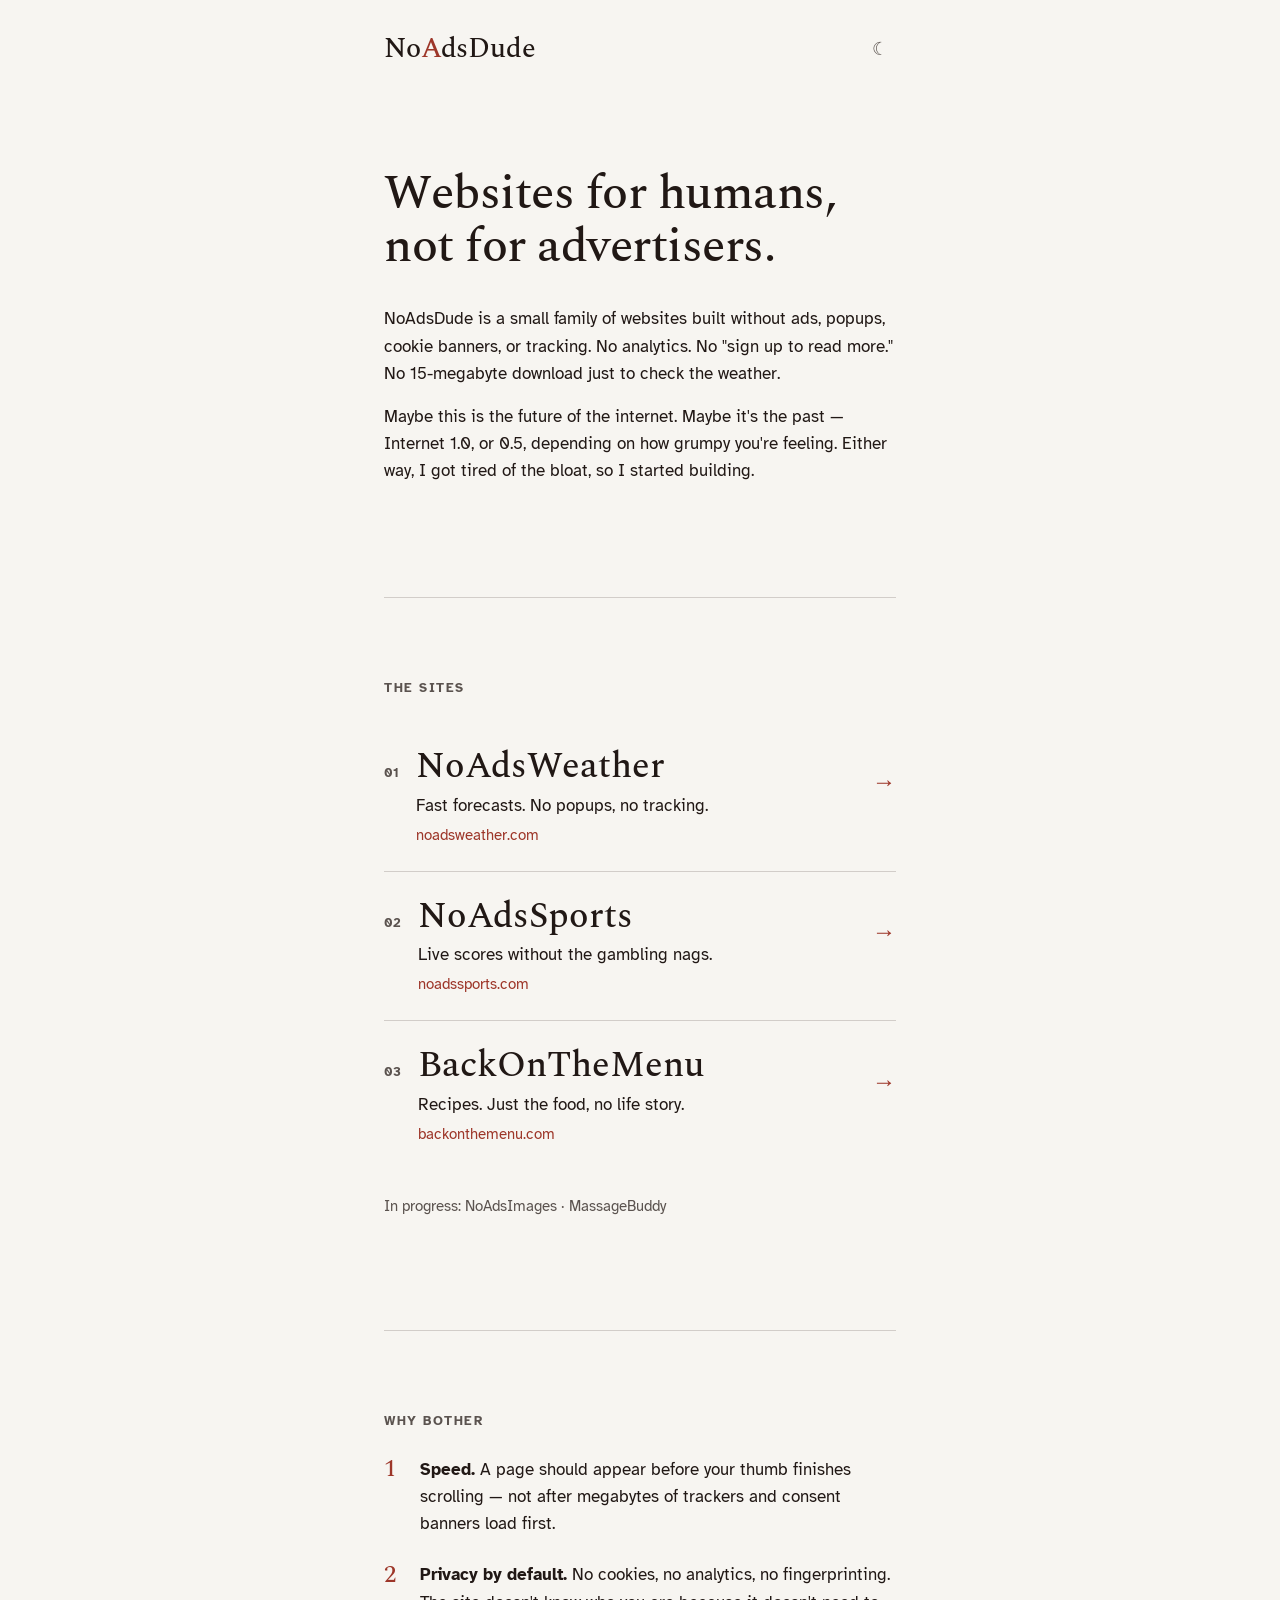
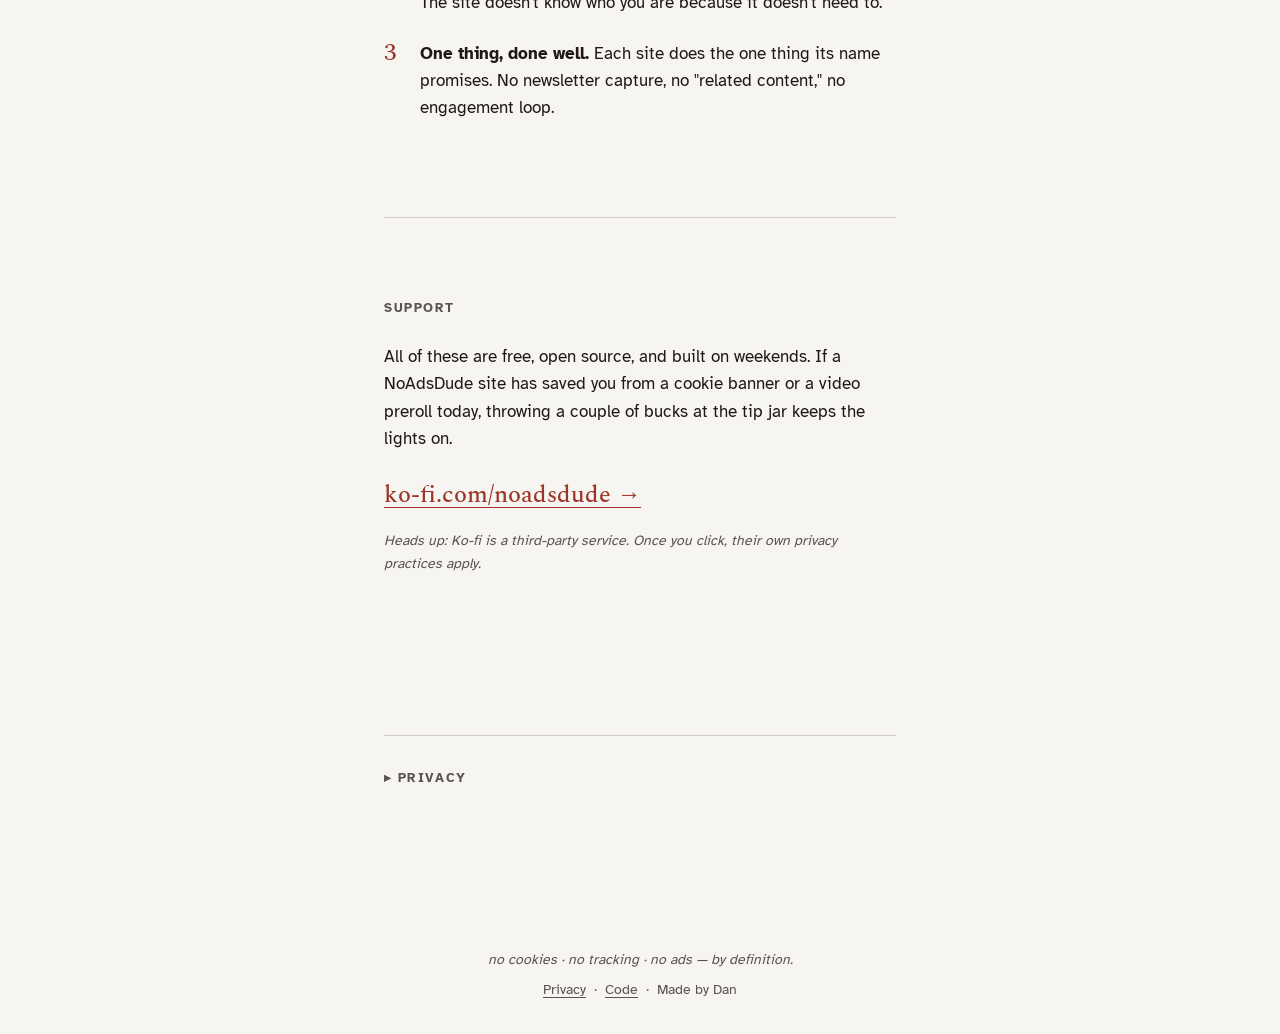
==== index.html @ 96832e67 "first commit" ====
<!doctype html>
<html lang="en">
<head>
  <meta charset="utf-8">
  <meta name="viewport" content="width=device-width, initial-scale=1, viewport-fit=cover">
  <meta name="color-scheme" content="light dark">
  <meta name="theme-color" content="#f7f5f1" media="(prefers-color-scheme: light)">
  <meta name="theme-color" content="#1a1612" media="(prefers-color-scheme: dark)">

  <title>NoAdsDude — Websites for humans, not for advertisers.</title>
  <meta name="description" content="A small family of ad-free, tracker-free websites. NoAdsWeather, NoAdsSports, BackOnTheMenu and more — fast, private, no bloat.">
  <link rel="canonical" href="https://noadsdude.com/">

  <meta property="og:title" content="NoAdsDude">
  <meta property="og:description" content="Websites for humans, not for advertisers. Ad-free, tracker-free, fast.">
  <meta property="og:type" content="website">
  <meta property="og:url" content="https://noadsdude.com/">
  <meta property="og:image" content="https://noadsdude.com/img/og.png">
  <meta property="og:image:width" content="1200">
  <meta property="og:image:height" content="630">
  <meta name="twitter:card" content="summary_large_image">

  <link rel="icon" type="image/svg+xml" href="/favicon.svg">
  <link rel="icon" type="image/png" href="/favicon-512.png" sizes="512x512">
  <link rel="apple-touch-icon" href="/apple-touch-icon.png">

  <link rel="preload" href="/fonts/spectral-500-latin.woff2" as="font" type="font/woff2" crossorigin>

  <link rel="stylesheet" href="/style.css">

  <!-- Theme bootstrap: inline so it runs before first paint and prevents FOUC -->
  <script>
    (function () {
      try {
        var stored = localStorage.getItem('noadsdude:theme');
        var theme = (stored === 'light' || stored === 'dark')
          ? stored
          : (window.matchMedia('(prefers-color-scheme: dark)').matches ? 'dark' : 'light');
        document.documentElement.setAttribute('data-theme', theme);
      } catch (e) { /* localStorage unavailable: defer to CSS prefers-color-scheme */ }
    })();
  </script>

  <noscript>
    <style>
      /* If JS is off, hide the theme toggle (it would do nothing) */
      #theme-toggle { display: none !important; }
    </style>
  </noscript>
</head>
<body>
  <header class="site-header">
    <a class="wordmark" href="/" aria-label="NoAdsDude home">
      No<span class="mark">A</span>dsDude
    </a>
    <button id="theme-toggle" type="button"
            aria-label="Switch to dark theme"
            aria-pressed="false">
      <span aria-hidden="true" data-icon-light>☼</span>
      <span aria-hidden="true" data-icon-dark>☾</span>
    </button>
  </header>

  <main>
    <section class="manifesto" aria-labelledby="manifesto-heading">
      <h1 id="manifesto-heading" data-i18n="headline">
        Websites for humans, not for advertisers.
      </h1>
      <p data-i18n="bodyP1">
        NoAdsDude is a small family of websites built without ads, popups, cookie banners, or tracking. No analytics. No "sign up to read more." No 15-megabyte download just to check the weather.
      </p>
      <p data-i18n="bodyP2">
        Maybe this is the future of the internet. Maybe it's the past — Internet 1.0, or 0.5, depending on how grumpy you're feeling. Either way, I got tired of the bloat, so I started building.
      </p>
    </section>

    <section class="sites" aria-labelledby="sites-heading">
      <h2 id="sites-heading" class="section-label" data-i18n="sitesLabel">The sites</h2>
      <ol class="site-list">
        <li>
          <a class="site-link" href="https://noadsweather.com" target="_blank" rel="noopener noreferrer">
            <span class="site-name">NoAdsWeather</span>
            <span class="site-desc" data-i18n="siteWeatherDesc">Fast forecasts. No popups, no tracking.</span>
            <span class="site-url" aria-hidden="true">noadsweather.com</span>
            <span class="site-arrow" aria-hidden="true">→</span>
          </a>
        </li>
        <li>
          <a class="site-link" href="https://noadssports.com" target="_blank" rel="noopener noreferrer">
            <span class="site-name">NoAdsSports</span>
            <span class="site-desc" data-i18n="siteSportsDesc">Live scores without the gambling nags.</span>
            <span class="site-url" aria-hidden="true">noadssports.com</span>
            <span class="site-arrow" aria-hidden="true">→</span>
          </a>
        </li>
        <li>
          <a class="site-link" href="https://backonthemenu.com" target="_blank" rel="noopener noreferrer">
            <span class="site-name">BackOnTheMenu</span>
            <span class="site-desc" data-i18n="siteMenuDesc">Recipes. Just the food, no life story.</span>
            <span class="site-url" aria-hidden="true">backonthemenu.com</span>
            <span class="site-arrow" aria-hidden="true">→</span>
          </a>
        </li>
      </ol>
      <p class="in-progress" data-i18n="inProgress">
        In progress: NoAdsImages · MassageBuddy
      </p>
    </section>

    <section class="why" aria-labelledby="why-heading">
      <h2 id="why-heading" class="section-label" data-i18n="whyLabel">Why bother</h2>
      <ol class="why-list">
        <li>
          <strong data-i18n="whySpeedTitle">Speed.</strong>
          <span data-i18n="whySpeedBody">A page should appear before your thumb finishes scrolling — not after megabytes of trackers and consent banners load first.</span>
        </li>
        <li>
          <strong data-i18n="whyPrivacyTitle">Privacy by default.</strong>
          <span data-i18n="whyPrivacyBody">No cookies, no analytics, no fingerprinting. The site doesn't know who you are because it doesn't need to.</span>
        </li>
        <li>
          <strong data-i18n="whyOneTitle">One thing, done well.</strong>
          <span data-i18n="whyOneBody">Each site does the one thing its name promises. No newsletter capture, no "related content," no engagement loop.</span>
        </li>
      </ol>
    </section>

    <section class="support" aria-labelledby="support-heading">
      <h2 id="support-heading" class="section-label" data-i18n="supportLabel">Support</h2>
      <p data-i18n="supportBody">
        All of these are free, open source, and built on weekends. If a NoAdsDude site has saved you from a cookie banner or a video preroll today, throwing a couple of bucks at the tip jar keeps the lights on.
      </p>
      <p class="support-cta">
        <a href="https://ko-fi.com/noadsdude" target="_blank" rel="noopener noreferrer">ko-fi.com/noadsdude <span aria-hidden="true">→</span></a>
      </p>
      <p class="caption" data-i18n="kofiPrivacyNote">
        Heads up: Ko-fi is a third-party service. Once you click, their own privacy practices apply.
      </p>
    </section>

    <details id="privacy" class="privacy-panel">
      <summary data-i18n="privacyHeading">Privacy</summary>
      <p data-i18n="privacyP1">
        This page makes zero third-party requests. No analytics, no cookies, no fingerprinting, no remote fonts, no embedded widgets. Fonts and stylesheets are served from noadsdude.com.
      </p>
      <p data-i18n="privacyP2">
        The only data stored locally is your theme preference, kept in your browser's localStorage (not a cookie).
      </p>
      <p data-i18n="privacyP3">
        Outbound links to sibling sites (noadsweather.com, noadssports.com, backonthemenu.com) and to Ko-fi take you off this site; their own privacy practices apply once you click.
      </p>
      <p>
        <a href="/privacy.html" data-i18n="privacyStandalone">Read this on its own page →</a>
      </p>
    </details>
  </main>

  <footer class="site-footer">
    <p class="stance" data-i18n="footerStance">no cookies&nbsp;·&nbsp;no tracking&nbsp;·&nbsp;no ads — by definition.</p>
    <p class="footer-meta">
      <a href="#privacy" data-i18n="privacyLink">Privacy</a>
      <span aria-hidden="true">&nbsp;·&nbsp;</span>
      <a href="https://github.com/Dan512/noadsweather" target="_blank" rel="noopener noreferrer" data-i18n="codeLink">Code</a>
      <span aria-hidden="true">&nbsp;·&nbsp;</span>
      <span data-i18n="madeBy">Made by Dan</span>
    </p>
  </footer>

  <script src="/i18n.js" defer></script>
  <script src="/theme.js" defer></script>
</body>
</html>
---- style.css ----
/* ============================================================
   NoAdsDude landing page styles
   See ../.impeccable.md and docs/plans/...-design.md for context.
   ============================================================ */

@font-face {
  font-family: 'Spectral';
  font-style: normal;
  font-weight: 500;
  font-display: swap;
  src: url('/fonts/spectral-500-latin.woff2') format('woff2');
}

@font-face {
  font-family: 'Atkinson Hyperlegible';
  font-style: normal;
  font-weight: 400;
  font-display: swap;
  src: url('/fonts/atkinson-hyperlegible-400-latin.woff2') format('woff2');
}

@font-face {
  font-family: 'Atkinson Hyperlegible';
  font-style: normal;
  font-weight: 700;
  font-display: swap;
  src: url('/fonts/atkinson-hyperlegible-700-latin.woff2') format('woff2');
}

:root {
  /* Type families */
  --font-display: 'Spectral', Georgia, 'Times New Roman', serif;
  --font-body: 'Atkinson Hyperlegible', -apple-system, BlinkMacSystemFont, 'Segoe UI', 'Helvetica Neue', Arial, sans-serif;

  /* Spacing (4pt scale) */
  --space-1: 0.25rem;
  --space-2: 0.5rem;
  --space-3: 0.75rem;
  --space-4: 1rem;
  --space-6: 1.5rem;
  --space-8: 2rem;
  --space-12: 3rem;
  --space-16: 4rem;
  --space-24: 6rem;

  /* Layout */
  --content-max: 36rem;
  --gutter: clamp(1rem, 5vw, 2rem);

  /* Colors (light theme defaults — overridden in :root[data-theme="dark"] and @media dark) */
  --paper:  oklch(0.97 0.005 80);
  --ink:    oklch(0.22 0.015 40);
  --rule:   oklch(0.85 0.008 60);
  --muted:  oklch(0.45 0.012 50);
  --accent: oklch(0.48 0.14 30);

  color-scheme: light dark;
}

/* Dark theme — applies when JS has set data-theme, OR when system says dark and no override */
:root[data-theme="dark"] {
  --paper:  oklch(0.16 0.012 40);
  --ink:    oklch(0.92 0.008 80);
  --rule:   oklch(0.30 0.012 50);
  --muted:  oklch(0.65 0.012 60);
  --accent: oklch(0.68 0.13 35);
}

/* CSS-only fallback for users with JS disabled: respect prefers-color-scheme */
@media (prefers-color-scheme: dark) {
  :root:not([data-theme="light"]):not([data-theme="dark"]) {
    --paper:  oklch(0.16 0.012 40);
    --ink:    oklch(0.92 0.008 80);
    --rule:   oklch(0.30 0.012 50);
    --muted:  oklch(0.65 0.012 60);
    --accent: oklch(0.68 0.13 35);
  }
}

*, *::before, *::after { box-sizing: border-box; }

html {
  -webkit-text-size-adjust: 100%;
  text-rendering: optimizeLegibility;
}

body {
  margin: 0;
  background-color: var(--paper);
  color: var(--ink);
  font-family: var(--font-body);
  font-size: 1.0625rem;       /* 17px */
  line-height: 1.6;
  font-feature-settings: 'kern' 1, 'liga' 1, 'calt' 1;
  min-height: 100dvh;
}

/* Light text in dark theme needs slightly more leading */
:root[data-theme="dark"] body { line-height: 1.65; }

img, svg { max-width: 100%; height: auto; display: block; }

a { color: var(--accent); text-decoration-thickness: 1px; text-underline-offset: 0.2em; }
a:focus-visible {
  outline: 2px solid var(--accent);
  outline-offset: 2px;
}

button {
  font: inherit;
  color: inherit;
  background: none;
  border: 0;
  cursor: pointer;
  padding: 0;
}
button:focus-visible {
  outline: 2px solid var(--accent);
  outline-offset: 2px;
}

/* Display typography */
h1, h2 {
  font-family: var(--font-display);
  font-weight: 500;
  margin: 0;
}
h1 { font-size: clamp(2.25rem, 1rem + 4.5vw, 4.5rem); line-height: 1.05; letter-spacing: -0.01em; }

/* Section labels (small caps via letter-spacing + uppercase — Spectral's smcp is optional polish) */
.section-label {
  font-family: var(--font-body);
  font-weight: 700;
  font-size: 0.8125rem;
  letter-spacing: 0.12em;
  text-transform: uppercase;
  color: var(--muted);
  margin: 0 0 var(--space-6);
}

/* Body paragraphs cap at ~65ch */
p { max-width: 62ch; margin: 0 0 var(--space-4); }

/* Vertical-flow layout. Centered column with side gutters. */
main, .site-header, .site-footer {
  max-width: var(--content-max);
  margin-inline: auto;
  padding-inline: var(--gutter);
}

main { display: flex; flex-direction: column; gap: var(--space-16); padding-block: var(--space-16) var(--space-24); }
@media (min-width: 720px) {
  main { gap: var(--space-24); padding-block: var(--space-24) var(--space-24); }
}

main > section { padding-top: var(--space-12); border-top: 1px solid var(--rule); }
main > section:first-child { padding-top: 0; border-top: 0; }   /* manifesto */

.site-header {
  display: flex;
  justify-content: space-between;
  align-items: center;
  padding-block: var(--space-4) 0;
  padding-top: clamp(var(--space-4), 3vh, var(--space-8));
}

.wordmark {
  font-family: var(--font-display);
  font-weight: 500;
  font-size: clamp(1.5rem, 1rem + 1vw, 1.75rem);
  letter-spacing: -0.005em;
  color: var(--ink);
  text-decoration: none;
}
.wordmark .mark { color: var(--accent); }

#theme-toggle {
  font-size: 1.125rem;
  width: 2rem; height: 2rem;
  border-radius: 50%;
  display: inline-flex;
  align-items: center;
  justify-content: center;
  color: var(--muted);
}
#theme-toggle:hover, #theme-toggle:focus-visible { color: var(--ink); }

/* Icon visibility per theme. Set in JS by toggling data-theme on <html>. */
#theme-toggle [data-icon-light] { display: none; }
#theme-toggle [data-icon-dark]  { display: inline; }
:root[data-theme="dark"] #theme-toggle [data-icon-light] { display: inline; }
:root[data-theme="dark"] #theme-toggle [data-icon-dark]  { display: none; }
/* CSS-only fallback when no data-theme set */
@media (prefers-color-scheme: dark) {
  :root:not([data-theme="light"]):not([data-theme="dark"]) #theme-toggle [data-icon-light] { display: inline; }
  :root:not([data-theme="light"]):not([data-theme="dark"]) #theme-toggle [data-icon-dark]  { display: none; }
}

.manifesto h1 { margin-bottom: var(--space-8); }
.manifesto p + p { margin-top: var(--space-4); }

.site-list {
  list-style: none;
  padding: 0;
  margin: 0;
  counter-reset: site;
  display: flex;
  flex-direction: column;
}

.site-list > li {
  counter-increment: site;
  border-bottom: 1px solid var(--rule);
}
.site-list > li:last-child { border-bottom: 0; }

.site-link {
  display: grid;
  grid-template-columns: auto 1fr auto;
  grid-template-areas:
    "num name arrow"
    ".   desc arrow"
    ".   url  .";
  column-gap: var(--space-4);
  row-gap: var(--space-1);
  align-items: baseline;
  padding-block: var(--space-6);
  color: var(--ink);
  text-decoration: none;
}

.site-link::before {
  content: counter(site, decimal-leading-zero);
  grid-area: num;
  font-family: var(--font-body);
  font-weight: 700;
  font-size: 0.8125rem;
  letter-spacing: 0.08em;
  color: var(--muted);
  padding-top: 0.4em;     /* baseline-align with the site name's cap-height */
}

.site-link .site-name {
  grid-area: name;
  font-family: var(--font-display);
  font-weight: 500;
  font-size: clamp(1.5rem, 1rem + 2vw, 2.25rem);
  line-height: 1.15;
}
.site-link .site-desc { grid-area: desc; color: var(--ink); }
.site-link .site-url  { grid-area: url;  color: var(--accent); font-size: 0.9375rem; }
.site-link .site-arrow {
  grid-area: arrow;
  align-self: center;
  color: var(--accent);
  font-size: 1.5rem;
  transition: transform 200ms cubic-bezier(0.22, 1, 0.36, 1);
}
.site-link:hover .site-arrow,
.site-link:focus-visible .site-arrow { transform: translateX(4px); }

.site-link:hover .site-name,
.site-link:focus-visible .site-name {
  text-decoration: underline;
  text-decoration-color: var(--accent);
  text-decoration-thickness: 1px;
  text-underline-offset: 0.18em;
}

.in-progress {
  margin-top: var(--space-6);
  font-size: 0.9375rem;
  color: var(--muted);
}

.why-list {
  list-style: none;
  padding: 0;
  margin: 0;
  display: flex;
  flex-direction: column;
  gap: var(--space-6);
  counter-reset: why;
}
.why-list > li {
  counter-increment: why;
  padding-left: 2.25rem;
  position: relative;
  max-width: 62ch;
}
.why-list > li::before {
  content: counter(why);
  position: absolute;
  left: 0;
  top: 0.05em;
  font-family: var(--font-display);
  font-weight: 500;
  font-size: 1.5rem;
  color: var(--accent);
  line-height: 1;
}
.why-list strong { font-weight: 700; }
.why-list strong + span::before { content: ' '; }

.support p { max-width: 62ch; }
.support-cta {
  margin-top: var(--space-6);
  font-family: var(--font-display);
  font-size: clamp(1.25rem, 1rem + 1vw, 1.5rem);
}
.support-cta a { color: var(--accent); text-decoration-thickness: 1px; text-underline-offset: 0.2em; }
.caption {
  margin-top: var(--space-4);
  font-size: 0.875rem;
  font-style: italic;
  color: var(--muted);
}

.privacy-panel {
  margin-top: var(--space-12);
  border-top: 1px solid var(--rule);
  padding-top: var(--space-8);
  font-size: 0.9375rem;
  color: var(--muted);
}
.privacy-panel summary {
  font-family: var(--font-body);
  font-weight: 700;
  font-size: 0.8125rem;
  letter-spacing: 0.12em;
  text-transform: uppercase;
  color: var(--muted);
  cursor: pointer;
  list-style: none;
  margin-bottom: var(--space-4);
}
.privacy-panel summary::-webkit-details-marker { display: none; }
.privacy-panel summary::before {
  content: '▸ ';
  display: inline-block;
  margin-right: 0.4em;
  transition: transform 200ms ease-out;
}
.privacy-panel[open] summary::before { transform: rotate(90deg); }
.privacy-panel p { max-width: 62ch; }

.site-footer {
  padding-block: var(--space-12) var(--space-8);
  text-align: center;
  color: var(--muted);
  font-size: 0.875rem;
}
.site-footer .stance { font-style: italic; margin: 0 auto var(--space-2); max-width: none; }
.site-footer .footer-meta { margin: 0; max-width: none; }
.site-footer a { color: var(--muted); text-decoration: underline; text-decoration-thickness: 1px; text-underline-offset: 0.18em; }
.site-footer a:hover, .site-footer a:focus-visible { color: var(--accent); }

/* Headline reveal: starts hidden and slid 10px down; .ready on <html> reveals it */
.manifesto h1 {
  opacity: 0;
  transform: translateY(10px);
  transition:
    opacity 500ms cubic-bezier(0.22, 1, 0.36, 1),
    transform 500ms cubic-bezier(0.22, 1, 0.36, 1);
}
.ready .manifesto h1 {
  opacity: 1;
  transform: translateY(0);
}

/* Reduced motion: never animate, always show. */
@media (prefers-reduced-motion: reduce) {
  .manifesto h1 {
    opacity: 1;
    transform: none;
    transition: none;
  }
  .site-link .site-arrow { transition: none; }
  .privacy-panel summary::before { transition: none; }
}

/* Privacy / 404 standalone pages */
main > section > h2.section-label { margin-top: var(--space-8); }
main > section > h1 {
  font-family: var(--font-display);
  font-weight: 500;
  font-size: clamp(2rem, 1rem + 3vw, 3rem);
  line-height: 1.1;
  margin: 0 0 var(--space-6);
}
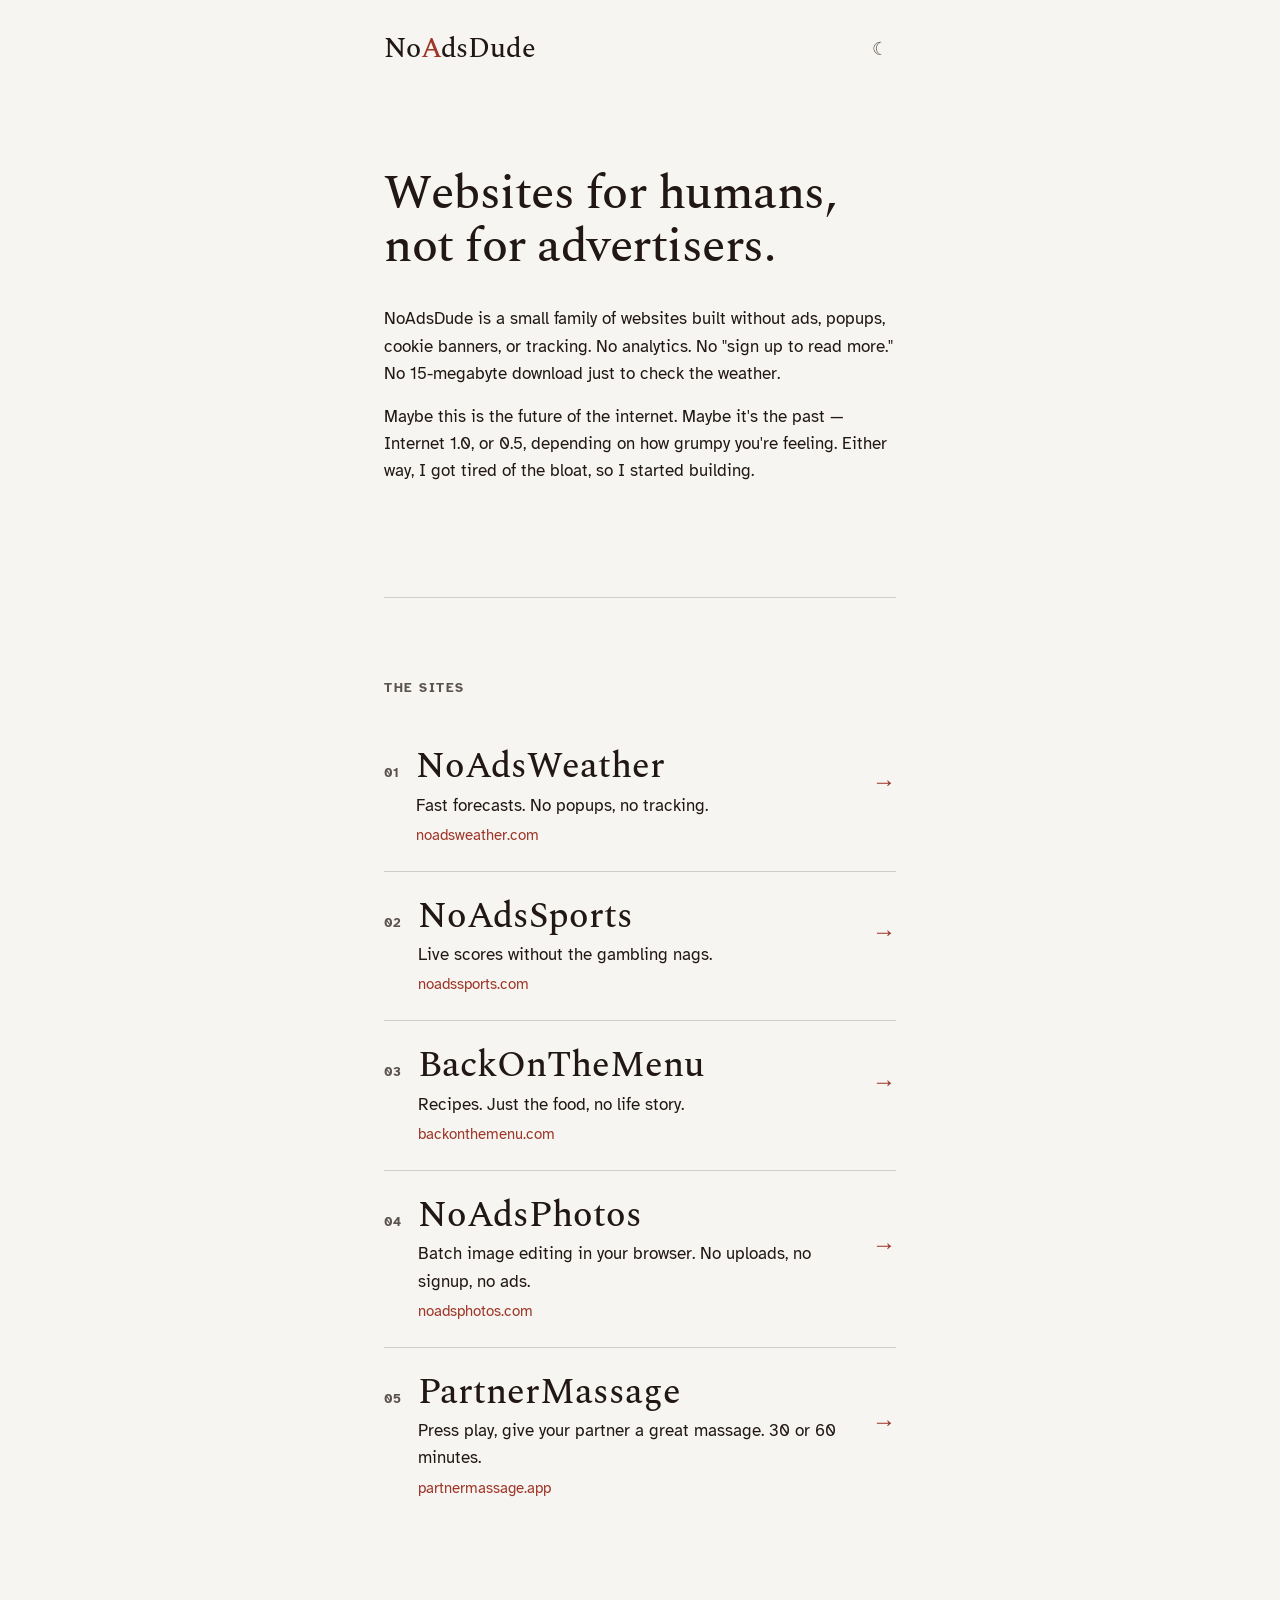
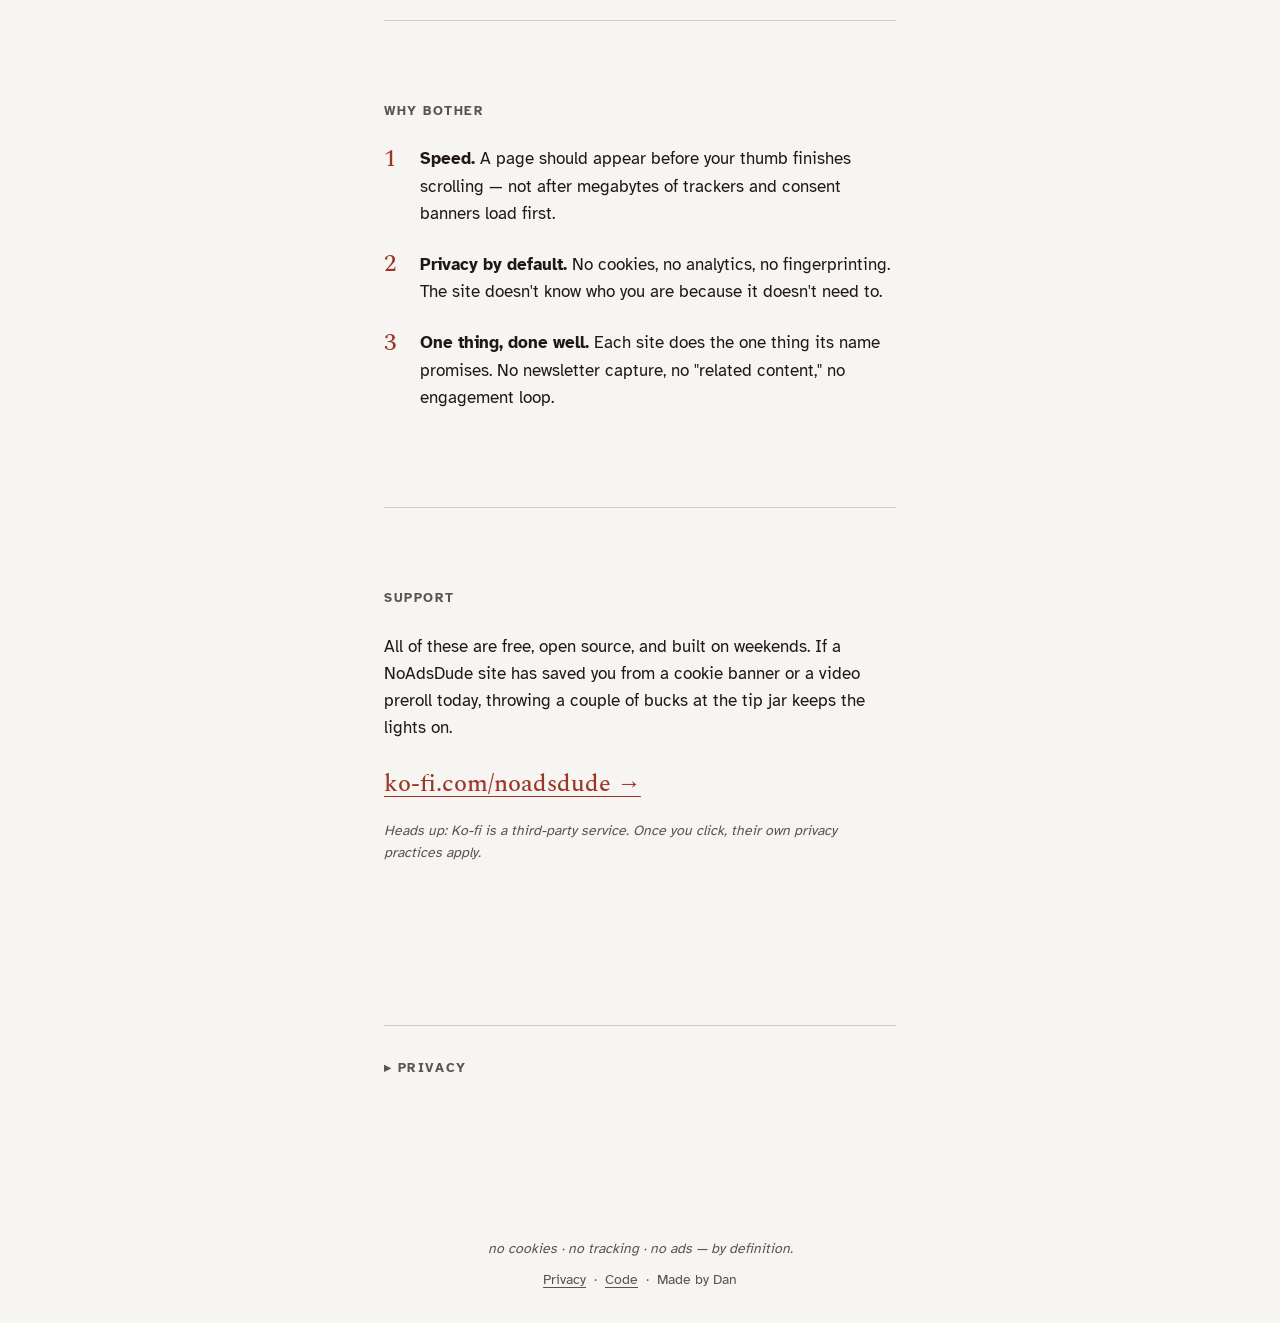
==== commit 57c36b5f: "add 2 new sites" ====
--- a/index.html
+++ b/index.html
@@ -8,7 +8,7 @@
   <meta name="theme-color" content="#1a1612" media="(prefers-color-scheme: dark)">
 
   <title>NoAdsDude — Websites for humans, not for advertisers.</title>
-  <meta name="description" content="A small family of ad-free, tracker-free websites. NoAdsWeather, NoAdsSports, BackOnTheMenu and more — fast, private, no bloat.">
+  <meta name="description" content="A small family of ad-free, tracker-free sites and apps — weather, sports, recipes, photo editing, partner massage. Fast, private, no bloat.">
   <link rel="canonical" href="https://noadsdude.com/">
 
   <meta property="og:title" content="NoAdsDude">
@@ -101,10 +101,23 @@
             <span class="site-arrow" aria-hidden="true">→</span>
           </a>
         </li>
+        <li>
+          <a class="site-link" href="https://noadsphotos.com" target="_blank" rel="noopener noreferrer">
+            <span class="site-name">NoAdsPhotos</span>
+            <span class="site-desc" data-i18n="sitePhotosDesc">Batch image editing in your browser. No uploads, no signup, no ads.</span>
+            <span class="site-url" aria-hidden="true">noadsphotos.com</span>
+            <span class="site-arrow" aria-hidden="true">→</span>
+          </a>
+        </li>
+        <li>
+          <a class="site-link" href="https://partnermassage.app" target="_blank" rel="noopener noreferrer">
+            <span class="site-name">PartnerMassage</span>
+            <span class="site-desc" data-i18n="siteMassageDesc">Press play, give your partner a great massage. 30 or 60 minutes.</span>
+            <span class="site-url" aria-hidden="true">partnermassage.app</span>
+            <span class="site-arrow" aria-hidden="true">→</span>
+          </a>
+        </li>
       </ol>
-      <p class="in-progress" data-i18n="inProgress">
-        In progress: NoAdsImages · MassageBuddy
-      </p>
     </section>
 
     <section class="why" aria-labelledby="why-heading">
@@ -147,7 +160,7 @@
         The only data stored locally is your theme preference, kept in your browser's localStorage (not a cookie).
       </p>
       <p data-i18n="privacyP3">
-        Outbound links to sibling sites (noadsweather.com, noadssports.com, backonthemenu.com) and to Ko-fi take you off this site; their own privacy practices apply once you click.
+        Outbound links to sibling sites (noadsweather.com, noadssports.com, backonthemenu.com, noadsphotos.com, partnermassage.app) and to Ko-fi take you off this site; their own privacy practices apply once you click.
       </p>
       <p>
         <a href="/privacy.html" data-i18n="privacyStandalone">Read this on its own page →</a>
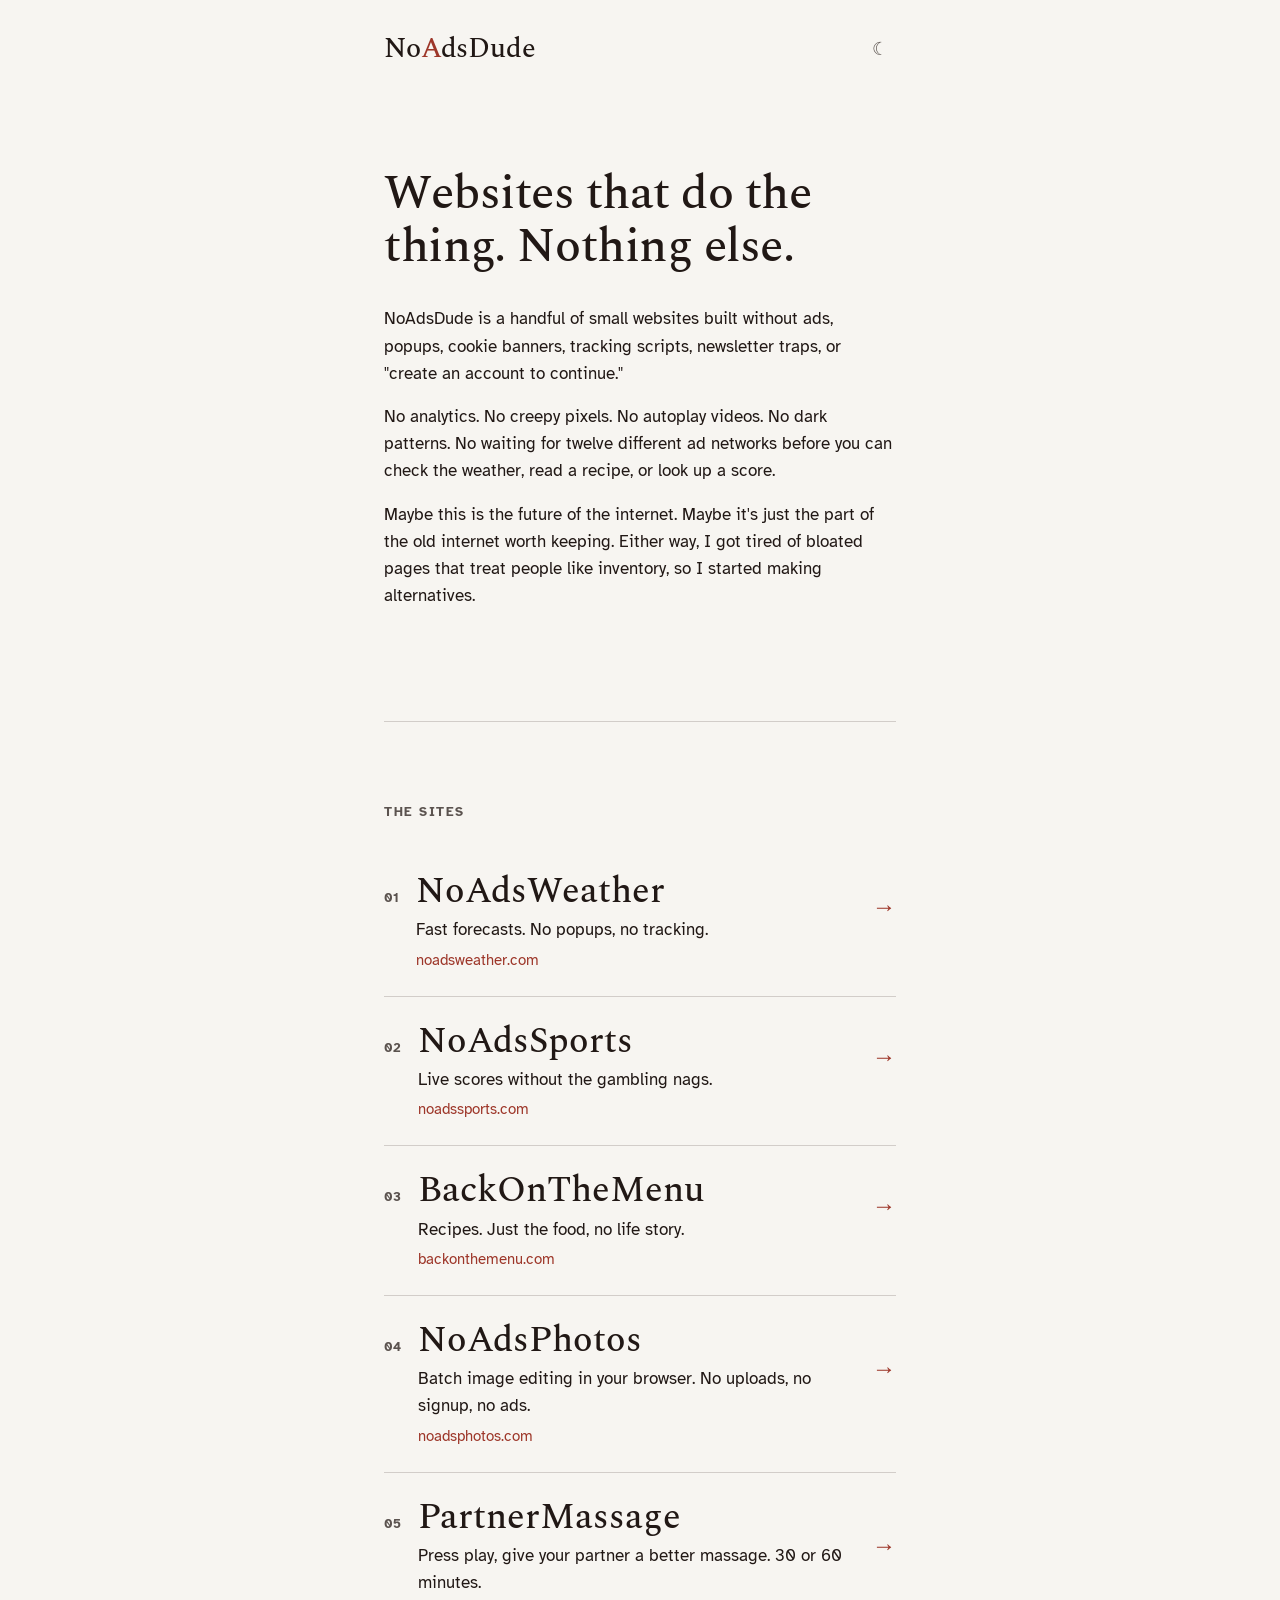
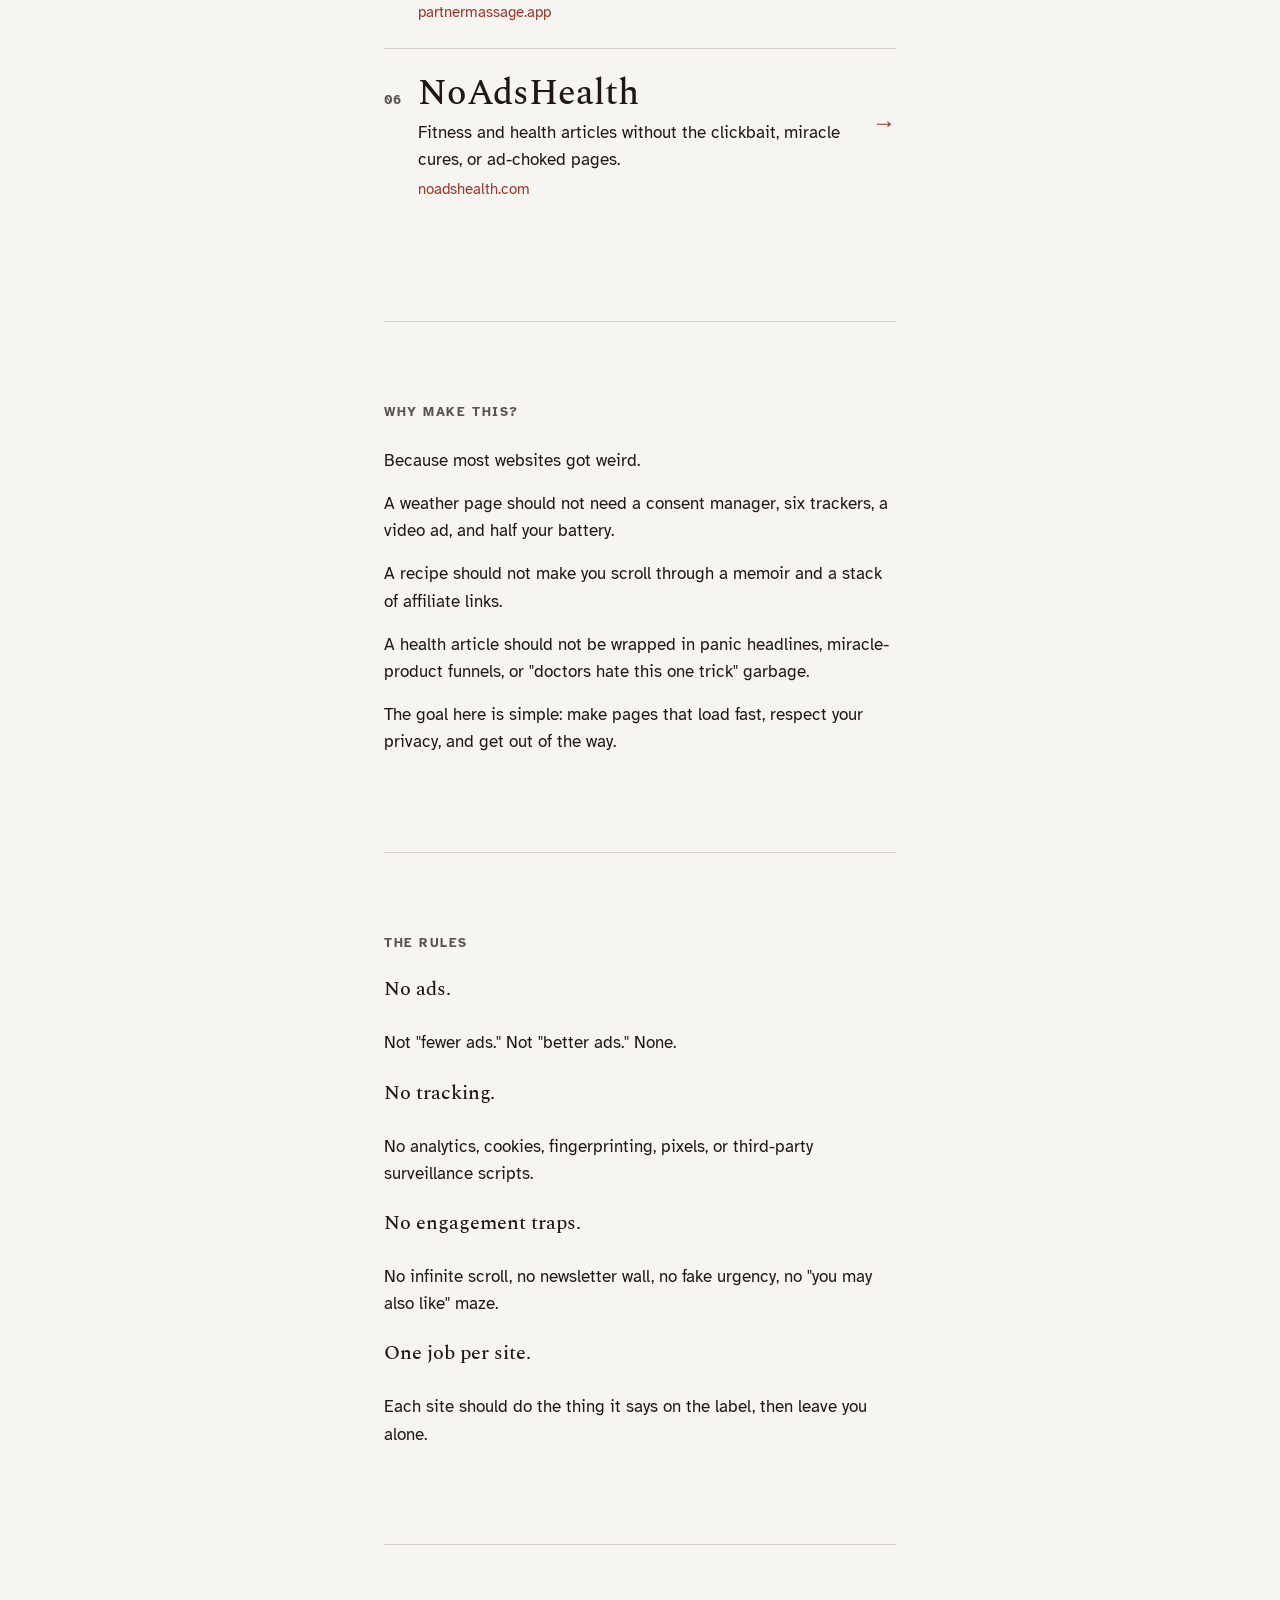
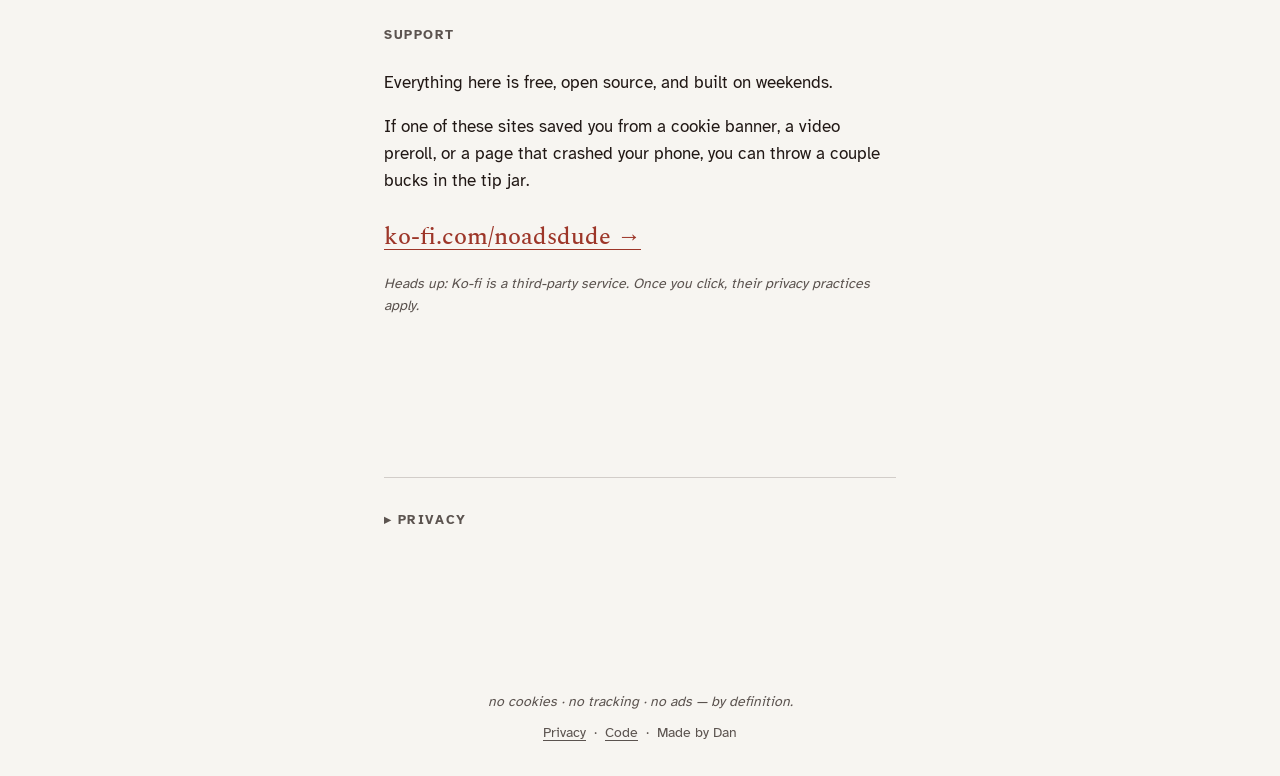
==== commit af1dc055: "update page and favicons" ====
--- a/index.html
+++ b/index.html
@@ -7,12 +7,12 @@
   <meta name="theme-color" content="#f7f5f1" media="(prefers-color-scheme: light)">
   <meta name="theme-color" content="#1a1612" media="(prefers-color-scheme: dark)">
 
-  <title>NoAdsDude — Websites for humans, not for advertisers.</title>
-  <meta name="description" content="A small family of ad-free, tracker-free sites and apps — weather, sports, recipes, photo editing, partner massage. Fast, private, no bloat.">
+  <title>NoAdsDude: Simple websites with no ads or tracking</title>
+  <meta name="description" content="Simple, useful websites without ads, tracking, popups, cookie banners, or engagement traps. NoAdsDude is the web with less junk.">
   <link rel="canonical" href="https://noadsdude.com/">
 
   <meta property="og:title" content="NoAdsDude">
-  <meta property="og:description" content="Websites for humans, not for advertisers. Ad-free, tracker-free, fast.">
+  <meta property="og:description" content="Websites that do the thing. Nothing else. Ad-free, tracker-free, no bloat.">
   <meta property="og:type" content="website">
   <meta property="og:url" content="https://noadsdude.com/">
   <meta property="og:image" content="https://noadsdude.com/img/og.png">
@@ -20,8 +20,12 @@
   <meta property="og:image:height" content="630">
   <meta name="twitter:card" content="summary_large_image">
 
-  <link rel="icon" type="image/svg+xml" href="/favicon.svg">
-  <link rel="icon" type="image/png" href="/favicon-512.png" sizes="512x512">
+  <!-- Favicon: light/dark PNG variants (browser tab); ICO for legacy fallback; PNG for iOS home screen -->
+  <link rel="icon" type="image/png" sizes="96x96" href="/favicon-light-96x96.png" media="(prefers-color-scheme: light)">
+  <link rel="icon" type="image/png" sizes="96x96" href="/favicon-dark-96x96.png" media="(prefers-color-scheme: dark)">
+  <link rel="icon" type="image/png" sizes="512x512" href="/favicon-light-512.png" media="(prefers-color-scheme: light)">
+  <link rel="icon" type="image/png" sizes="512x512" href="/favicon-dark-512.png" media="(prefers-color-scheme: dark)">
+  <link rel="shortcut icon" href="/favicon-light.ico">
   <link rel="apple-touch-icon" href="/apple-touch-icon.png">
 
   <link rel="preload" href="/fonts/spectral-500-latin.woff2" as="font" type="font/woff2" crossorigin>
@@ -64,13 +68,16 @@
   <main>
     <section class="manifesto" aria-labelledby="manifesto-heading">
       <h1 id="manifesto-heading" data-i18n="headline">
-        Websites for humans, not for advertisers.
+        Websites that do the thing. Nothing else.
       </h1>
       <p data-i18n="bodyP1">
-        NoAdsDude is a small family of websites built without ads, popups, cookie banners, or tracking. No analytics. No "sign up to read more." No 15-megabyte download just to check the weather.
+        NoAdsDude is a handful of small websites built without ads, popups, cookie banners, tracking scripts, newsletter traps, or "create an account to continue."
       </p>
       <p data-i18n="bodyP2">
-        Maybe this is the future of the internet. Maybe it's the past — Internet 1.0, or 0.5, depending on how grumpy you're feeling. Either way, I got tired of the bloat, so I started building.
+        No analytics. No creepy pixels. No autoplay videos. No dark patterns. No waiting for twelve different ad networks before you can check the weather, read a recipe, or look up a score.
+      </p>
+      <p data-i18n="bodyP3">
+        Maybe this is the future of the internet. Maybe it's just the part of the old internet worth keeping. Either way, I got tired of bloated pages that treat people like inventory, so I started making alternatives.
       </p>
     </section>
 
@@ -112,42 +119,58 @@
         <li>
           <a class="site-link" href="https://partnermassage.app" target="_blank" rel="noopener noreferrer">
             <span class="site-name">PartnerMassage</span>
-            <span class="site-desc" data-i18n="siteMassageDesc">Press play, give your partner a great massage. 30 or 60 minutes.</span>
+            <span class="site-desc" data-i18n="siteMassageDesc">Press play, give your partner a better massage. 30 or 60 minutes.</span>
             <span class="site-url" aria-hidden="true">partnermassage.app</span>
             <span class="site-arrow" aria-hidden="true">→</span>
           </a>
         </li>
+        <li>
+          <a class="site-link" href="https://noadshealth.com" target="_blank" rel="noopener noreferrer">
+            <span class="site-name">NoAdsHealth</span>
+            <span class="site-desc" data-i18n="siteHealthDesc">Fitness and health articles without the clickbait, miracle cures, or ad-choked pages.</span>
+            <span class="site-url" aria-hidden="true">noadshealth.com</span>
+            <span class="site-arrow" aria-hidden="true">→</span>
+          </a>
+        </li>
       </ol>
     </section>
 
     <section class="why" aria-labelledby="why-heading">
-      <h2 id="why-heading" class="section-label" data-i18n="whyLabel">Why bother</h2>
-      <ol class="why-list">
-        <li>
-          <strong data-i18n="whySpeedTitle">Speed.</strong>
-          <span data-i18n="whySpeedBody">A page should appear before your thumb finishes scrolling — not after megabytes of trackers and consent banners load first.</span>
-        </li>
-        <li>
-          <strong data-i18n="whyPrivacyTitle">Privacy by default.</strong>
-          <span data-i18n="whyPrivacyBody">No cookies, no analytics, no fingerprinting. The site doesn't know who you are because it doesn't need to.</span>
-        </li>
-        <li>
-          <strong data-i18n="whyOneTitle">One thing, done well.</strong>
-          <span data-i18n="whyOneBody">Each site does the one thing its name promises. No newsletter capture, no "related content," no engagement loop.</span>
-        </li>
-      </ol>
+      <h2 id="why-heading" class="section-label" data-i18n="whyLabel">Why make this?</h2>
+      <p data-i18n="whyIntro">Because most websites got weird.</p>
+      <p data-i18n="whyExample1">A weather page should not need a consent manager, six trackers, a video ad, and half your battery.</p>
+      <p data-i18n="whyExample2">A recipe should not make you scroll through a memoir and a stack of affiliate links.</p>
+      <p data-i18n="whyExample3">A health article should not be wrapped in panic headlines, miracle-product funnels, or "doctors hate this one trick" garbage.</p>
+      <p data-i18n="whyClosing">The goal here is simple: make pages that load fast, respect your privacy, and get out of the way.</p>
+    </section>
+
+    <section class="rules" aria-labelledby="rules-heading">
+      <h2 id="rules-heading" class="section-label" data-i18n="rulesLabel">The rules</h2>
+      <dl class="rules-list">
+        <dt data-i18n="ruleAdsTitle">No ads.</dt>
+        <dd data-i18n="ruleAdsBody">Not "fewer ads." Not "better ads." None.</dd>
+        <dt data-i18n="ruleTrackingTitle">No tracking.</dt>
+        <dd data-i18n="ruleTrackingBody">No analytics, cookies, fingerprinting, pixels, or third-party surveillance scripts.</dd>
+        <dt data-i18n="ruleTrapsTitle">No engagement traps.</dt>
+        <dd data-i18n="ruleTrapsBody">No infinite scroll, no newsletter wall, no fake urgency, no "you may also like" maze.</dd>
+        <dt data-i18n="ruleOneJobTitle">One job per site.</dt>
+        <dd data-i18n="ruleOneJobBody">Each site should do the thing it says on the label, then leave you alone.</dd>
+      </dl>
     </section>
 
     <section class="support" aria-labelledby="support-heading">
       <h2 id="support-heading" class="section-label" data-i18n="supportLabel">Support</h2>
-      <p data-i18n="supportBody">
-        All of these are free, open source, and built on weekends. If a NoAdsDude site has saved you from a cookie banner or a video preroll today, throwing a couple of bucks at the tip jar keeps the lights on.
+      <p data-i18n="supportP1">
+        Everything here is free, open source, and built on weekends.
+      </p>
+      <p data-i18n="supportP2">
+        If one of these sites saved you from a cookie banner, a video preroll, or a page that crashed your phone, you can throw a couple bucks in the tip jar.
       </p>
       <p class="support-cta">
         <a href="https://ko-fi.com/noadsdude" target="_blank" rel="noopener noreferrer">ko-fi.com/noadsdude <span aria-hidden="true">→</span></a>
       </p>
       <p class="caption" data-i18n="kofiPrivacyNote">
-        Heads up: Ko-fi is a third-party service. Once you click, their own privacy practices apply.
+        Heads up: Ko-fi is a third-party service. Once you click, their privacy practices apply.
       </p>
     </section>
 
@@ -157,10 +180,10 @@
         This page makes zero third-party requests. No analytics, no cookies, no fingerprinting, no remote fonts, no embedded widgets. Fonts and stylesheets are served from noadsdude.com.
       </p>
       <p data-i18n="privacyP2">
-        The only data stored locally is your theme preference, kept in your browser's localStorage (not a cookie).
+        The only thing stored locally is your theme preference, kept in your browser's localStorage. That is not a cookie.
       </p>
       <p data-i18n="privacyP3">
-        Outbound links to sibling sites (noadsweather.com, noadssports.com, backonthemenu.com, noadsphotos.com, partnermassage.app) and to Ko-fi take you off this site; their own privacy practices apply once you click.
+        Outbound links to sibling sites (noadsweather.com, noadssports.com, backonthemenu.com, noadsphotos.com, partnermassage.app, noadshealth.com) and to Ko-fi take you off this site; their own privacy practices apply once you click.
       </p>
       <p>
         <a href="/privacy.html" data-i18n="privacyStandalone">Read this on its own page →</a>
--- a/style.css
+++ b/style.css
@@ -267,40 +267,30 @@
   text-underline-offset: 0.18em;
 }
 
-.in-progress {
-  margin-top: var(--space-6);
-  font-size: 0.9375rem;
-  color: var(--muted);
-}
-
-.why-list {
-  list-style: none;
-  padding: 0;
+/* Why-make-this section: prose paragraphs, intro + examples + closing */
+.why p { max-width: 62ch; margin-bottom: var(--space-4); }
+.why p:last-child { margin-bottom: 0; }
+
+/* Rules section: definition list with serif title + sans body, breathing room */
+.rules-list {
   margin: 0;
   display: flex;
   flex-direction: column;
   gap: var(--space-6);
-  counter-reset: why;
-}
-.why-list > li {
-  counter-increment: why;
-  padding-left: 2.25rem;
-  position: relative;
   max-width: 62ch;
 }
-.why-list > li::before {
-  content: counter(why);
-  position: absolute;
-  left: 0;
-  top: 0.05em;
-  font-family: var(--font-display);
-  font-weight: 500;
-  font-size: 1.5rem;
-  color: var(--accent);
-  line-height: 1;
-}
-.why-list strong { font-weight: 700; }
-.why-list strong + span::before { content: ' '; }
+.rules-list dt {
+  font-family: var(--font-display);
+  font-weight: 500;
+  font-size: 1.25rem;
+  color: var(--ink);
+  line-height: 1.2;
+  margin: 0 0 var(--space-1);
+}
+.rules-list dd {
+  margin: 0;
+  color: var(--ink);
+}
 
 .support p { max-width: 62ch; }
 .support-cta {
